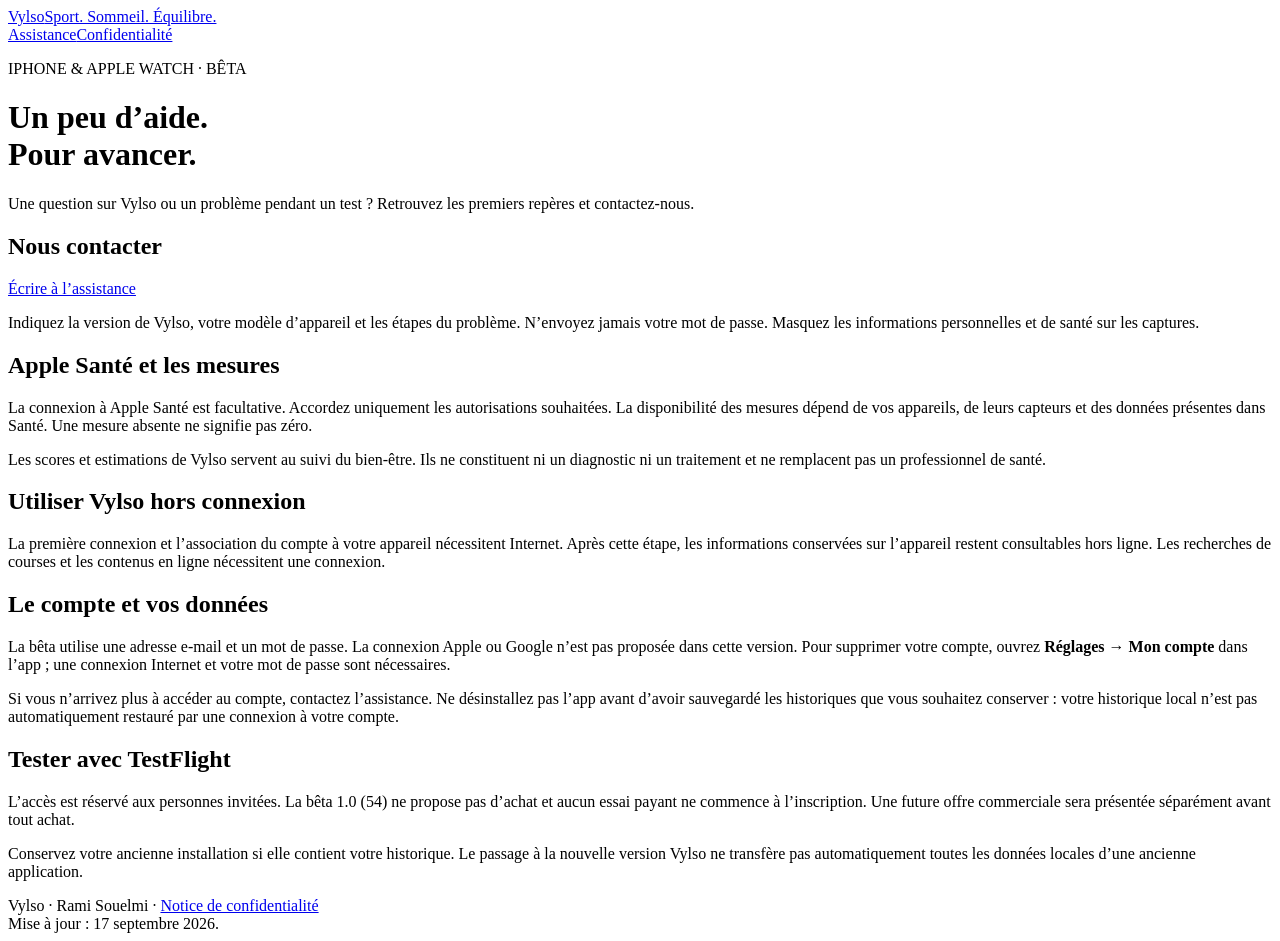
==== index.html @ 759a11eb "Add Vylso beta support website" ====
<!doctype html>
<html lang="fr"><head><meta charset="utf-8"><meta name="viewport" content="width=device-width,initial-scale=1"><meta name="description" content="Assistance Vylso : sport, sommeil et bien-être sur iPhone et Apple Watch."><title>Vylso — Assistance</title><link rel="stylesheet" href="style.css"></head>
<body><header><a class="brand" href="./">Vylso<span>Sport. Sommeil. Équilibre.</span></a><nav aria-label="Navigation"><a href="./">Assistance</a><a href="privacy.html">Confidentialité</a></nav></header>
<main><p class="eyebrow">IPHONE &amp; APPLE WATCH · BÊTA</p><h1>Un peu d’aide.<br>Pour avancer.</h1><p class="lead">Une question sur Vylso ou un problème pendant un test ? Retrouvez les premiers repères et contactez-nous.</p>
<section><h2>Nous contacter</h2><p><a class="action" href="mailto:ramiswelmi@gmail.com?subject=Assistance%20Vylso">Écrire à l’assistance</a></p><p>Indiquez la version de Vylso, votre modèle d’appareil et les étapes du problème. N’envoyez jamais votre mot de passe. Masquez les informations personnelles et de santé sur les captures.</p></section>
<section><h2>Apple Santé et les mesures</h2><p>La connexion à Apple Santé est facultative. Accordez uniquement les autorisations souhaitées. La disponibilité des mesures dépend de vos appareils, de leurs capteurs et des données présentes dans Santé. Une mesure absente ne signifie pas zéro.</p><p>Les scores et estimations de Vylso servent au suivi du bien-être. Ils ne constituent ni un diagnostic ni un traitement et ne remplacent pas un professionnel de santé.</p></section>
<section><h2>Utiliser Vylso hors connexion</h2><p>La première connexion et l’association du compte à votre appareil nécessitent Internet. Après cette étape, les informations conservées sur l’appareil restent consultables hors ligne. Les recherches de courses et les contenus en ligne nécessitent une connexion.</p></section>
<section><h2>Le compte et vos données</h2><p>La bêta utilise une adresse e-mail et un mot de passe. La connexion Apple ou Google n’est pas proposée dans cette version. Pour supprimer votre compte, ouvrez <strong>Réglages → Mon compte</strong> dans l’app ; une connexion Internet et votre mot de passe sont nécessaires.</p><p>Si vous n’arrivez plus à accéder au compte, contactez l’assistance. Ne désinstallez pas l’app avant d’avoir sauvegardé les historiques que vous souhaitez conserver : votre historique local n’est pas automatiquement restauré par une connexion à votre compte.</p></section>
<section><h2>Tester avec TestFlight</h2><p>L’accès est réservé aux personnes invitées. La bêta 1.0 (54) ne propose pas d’achat et aucun essai payant ne commence à l’inscription. Une future offre commerciale sera présentée séparément avant tout achat.</p><p>Conservez votre ancienne installation si elle contient votre historique. Le passage à la nouvelle version Vylso ne transfère pas automatiquement toutes les données locales d’une ancienne application.</p></section>
<footer>Vylso · Rami Souelmi · <a href="privacy.html">Notice de confidentialité</a><br>Mise à jour : 17 septembre 2026.</footer></main></body></html>
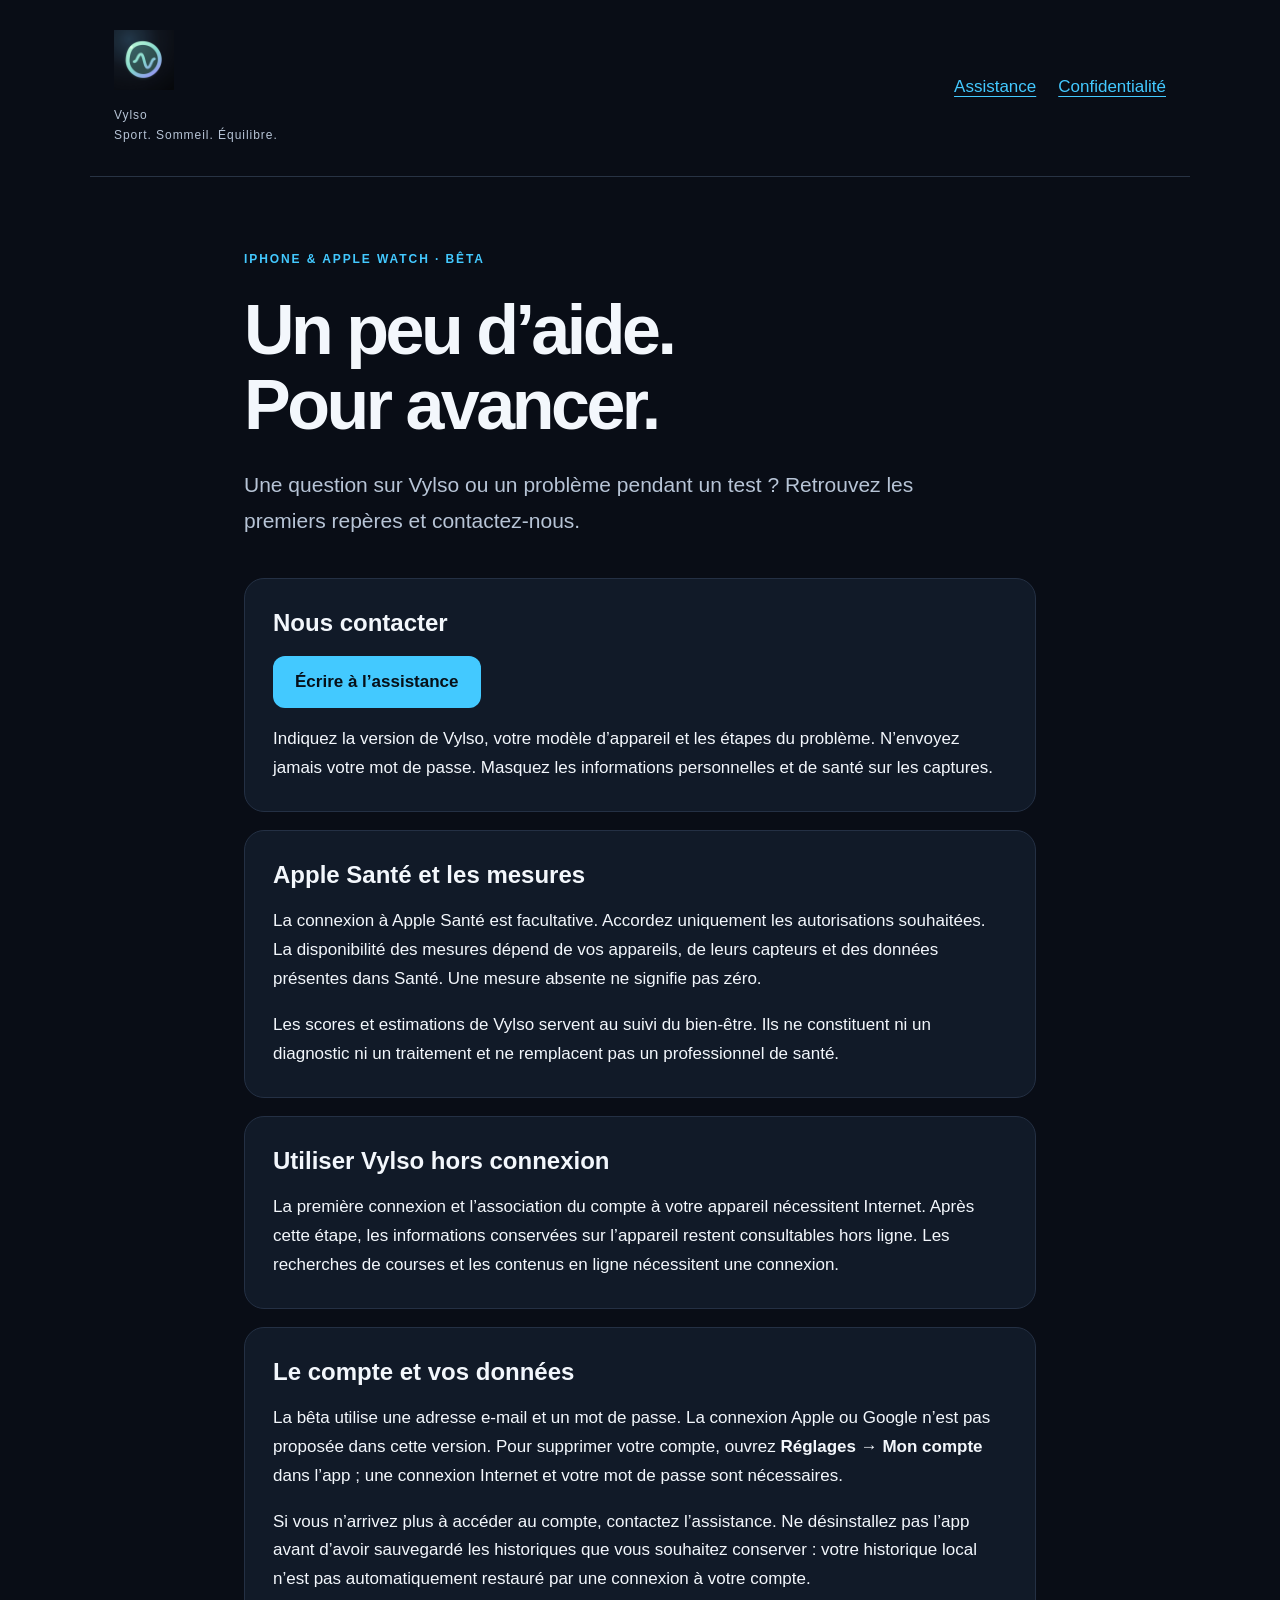
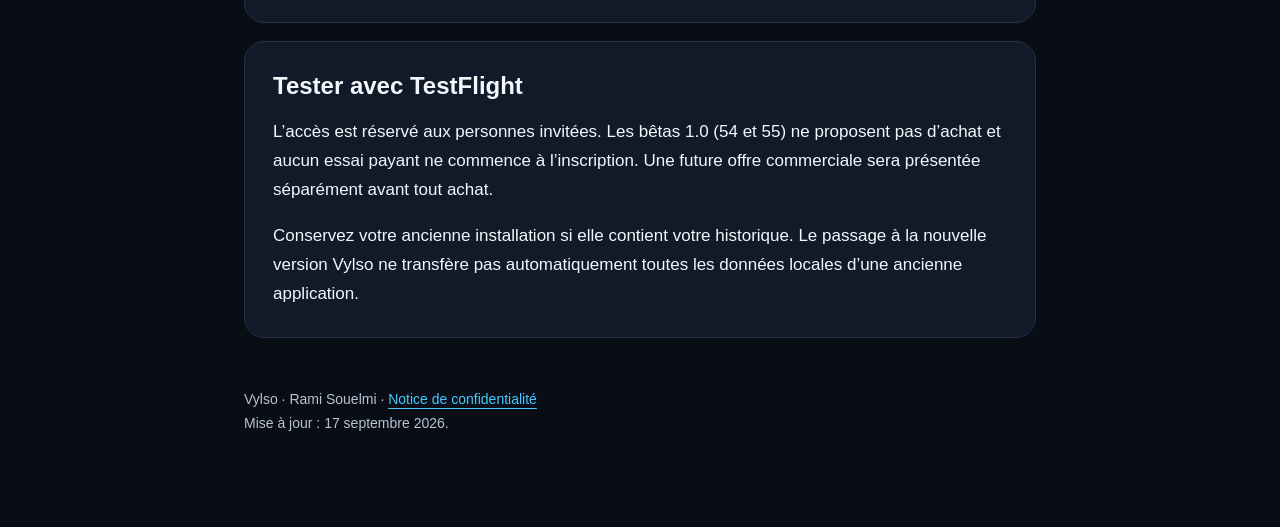
==== commit 81c37467: "Add Vylso app logo and favicon; update beta information" ====
--- a/index.html
+++ b/index.html
@@ -1,10 +1,10 @@
 <!doctype html>
-<html lang="fr"><head><meta charset="utf-8"><meta name="viewport" content="width=device-width,initial-scale=1"><meta name="description" content="Assistance Vylso : sport, sommeil et bien-être sur iPhone et Apple Watch."><title>Vylso — Assistance</title><link rel="stylesheet" href="style.css"></head>
-<body><header><a class="brand" href="./">Vylso<span>Sport. Sommeil. Équilibre.</span></a><nav aria-label="Navigation"><a href="./">Assistance</a><a href="privacy.html">Confidentialité</a></nav></header>
+<html lang="fr"><head><meta charset="utf-8"><meta name="viewport" content="width=device-width,initial-scale=1"><meta name="description" content="Assistance Vylso : sport, sommeil et bien-être sur iPhone et Apple Watch."><title>Vylso — Assistance</title><link rel="stylesheet" href="style.css?v=2"><link rel="icon" type="image/png" href="vylso-logo.png"><link rel="apple-touch-icon" href="vylso-logo.png"><meta property="og:image" content="https://r4misw.github.io/vylso-support/vylso-logo.png"></head>
+<body><header><a class="brand" href="./"><img class="brand-icon" src="vylso-logo.png" width="60" height="60" alt=""><span class="wordmark">Vylso<span>Sport. Sommeil. Équilibre.</span></span></a><nav aria-label="Navigation"><a href="./">Assistance</a><a href="privacy.html">Confidentialité</a></nav></header>
 <main><p class="eyebrow">IPHONE &amp; APPLE WATCH · BÊTA</p><h1>Un peu d’aide.<br>Pour avancer.</h1><p class="lead">Une question sur Vylso ou un problème pendant un test ? Retrouvez les premiers repères et contactez-nous.</p>
 <section><h2>Nous contacter</h2><p><a class="action" href="mailto:ramiswelmi@gmail.com?subject=Assistance%20Vylso">Écrire à l’assistance</a></p><p>Indiquez la version de Vylso, votre modèle d’appareil et les étapes du problème. N’envoyez jamais votre mot de passe. Masquez les informations personnelles et de santé sur les captures.</p></section>
 <section><h2>Apple Santé et les mesures</h2><p>La connexion à Apple Santé est facultative. Accordez uniquement les autorisations souhaitées. La disponibilité des mesures dépend de vos appareils, de leurs capteurs et des données présentes dans Santé. Une mesure absente ne signifie pas zéro.</p><p>Les scores et estimations de Vylso servent au suivi du bien-être. Ils ne constituent ni un diagnostic ni un traitement et ne remplacent pas un professionnel de santé.</p></section>
 <section><h2>Utiliser Vylso hors connexion</h2><p>La première connexion et l’association du compte à votre appareil nécessitent Internet. Après cette étape, les informations conservées sur l’appareil restent consultables hors ligne. Les recherches de courses et les contenus en ligne nécessitent une connexion.</p></section>
 <section><h2>Le compte et vos données</h2><p>La bêta utilise une adresse e-mail et un mot de passe. La connexion Apple ou Google n’est pas proposée dans cette version. Pour supprimer votre compte, ouvrez <strong>Réglages → Mon compte</strong> dans l’app ; une connexion Internet et votre mot de passe sont nécessaires.</p><p>Si vous n’arrivez plus à accéder au compte, contactez l’assistance. Ne désinstallez pas l’app avant d’avoir sauvegardé les historiques que vous souhaitez conserver : votre historique local n’est pas automatiquement restauré par une connexion à votre compte.</p></section>
-<section><h2>Tester avec TestFlight</h2><p>L’accès est réservé aux personnes invitées. La bêta 1.0 (54) ne propose pas d’achat et aucun essai payant ne commence à l’inscription. Une future offre commerciale sera présentée séparément avant tout achat.</p><p>Conservez votre ancienne installation si elle contient votre historique. Le passage à la nouvelle version Vylso ne transfère pas automatiquement toutes les données locales d’une ancienne application.</p></section>
+<section><h2>Tester avec TestFlight</h2><p>L’accès est réservé aux personnes invitées. Les bêtas 1.0 (54 et 55) ne proposent pas d’achat et aucun essai payant ne commence à l’inscription. Une future offre commerciale sera présentée séparément avant tout achat.</p><p>Conservez votre ancienne installation si elle contient votre historique. Le passage à la nouvelle version Vylso ne transfère pas automatiquement toutes les données locales d’une ancienne application.</p></section>
 <footer>Vylso · Rami Souelmi · <a href="privacy.html">Notice de confidentialité</a><br>Mise à jour : 17 septembre 2026.</footer></main></body></html>
--- a/style.css
+++ b/style.css
@@ -0,0 +1 @@
+:root{color-scheme:dark;--bg:#090d16;--panel:#111a28;--fg:#f3f7fc;--muted:#b7c4d6;--accent:#43c9ff}*{box-sizing:border-box}body{margin:0;background:var(--bg);color:var(--fg);font:17px/1.7 -apple-system,BlinkMacSystemFont,"Segoe UI",sans-serif}header{max-width:1100px;margin:auto;padding:30px 24px;display:flex;gap:28px;align-items:center;justify-content:space-between;border-bottom:1px solid #283344}.brand{font-size:30px;font-weight:800;text-decoration:none;color:var(--fg);letter-spacing:-1px}.brand span{display:block;font-size:12px;letter-spacing:.08em;font-weight:400;color:var(--muted)}nav{display:flex;gap:22px;flex-wrap:wrap}a{color:var(--accent);text-underline-offset:4px}a:focus-visible{outline:3px solid var(--accent);outline-offset:5px}main{max-width:840px;margin:auto;padding:60px 24px}.eyebrow{font-size:12px;letter-spacing:.16em;color:var(--accent);font-weight:700}h1{font-size:clamp(40px,7vw,70px);line-height:1.07;letter-spacing:-.05em;margin:24px 0}h2{font-size:24px;line-height:1.3;margin:0 0 16px}.lead{font-size:21px;color:var(--muted);max-width:680px;margin-bottom:40px}section{padding:28px;margin:18px 0;background:var(--panel);border:1px solid #243044;border-radius:20px}section p:last-child{margin-bottom:0}.action{display:inline-block;padding:12px 22px;border-radius:12px;background:var(--accent);color:#061019;text-decoration:none;font-weight:700}footer{padding:32px 0;font-size:14px;color:var(--muted)}@media(max-width:520px){header{align-items:flex-start;flex-direction:column;padding:20px}main{padding:36px 18px}section{padding:22px}h2{font-size:22px}}
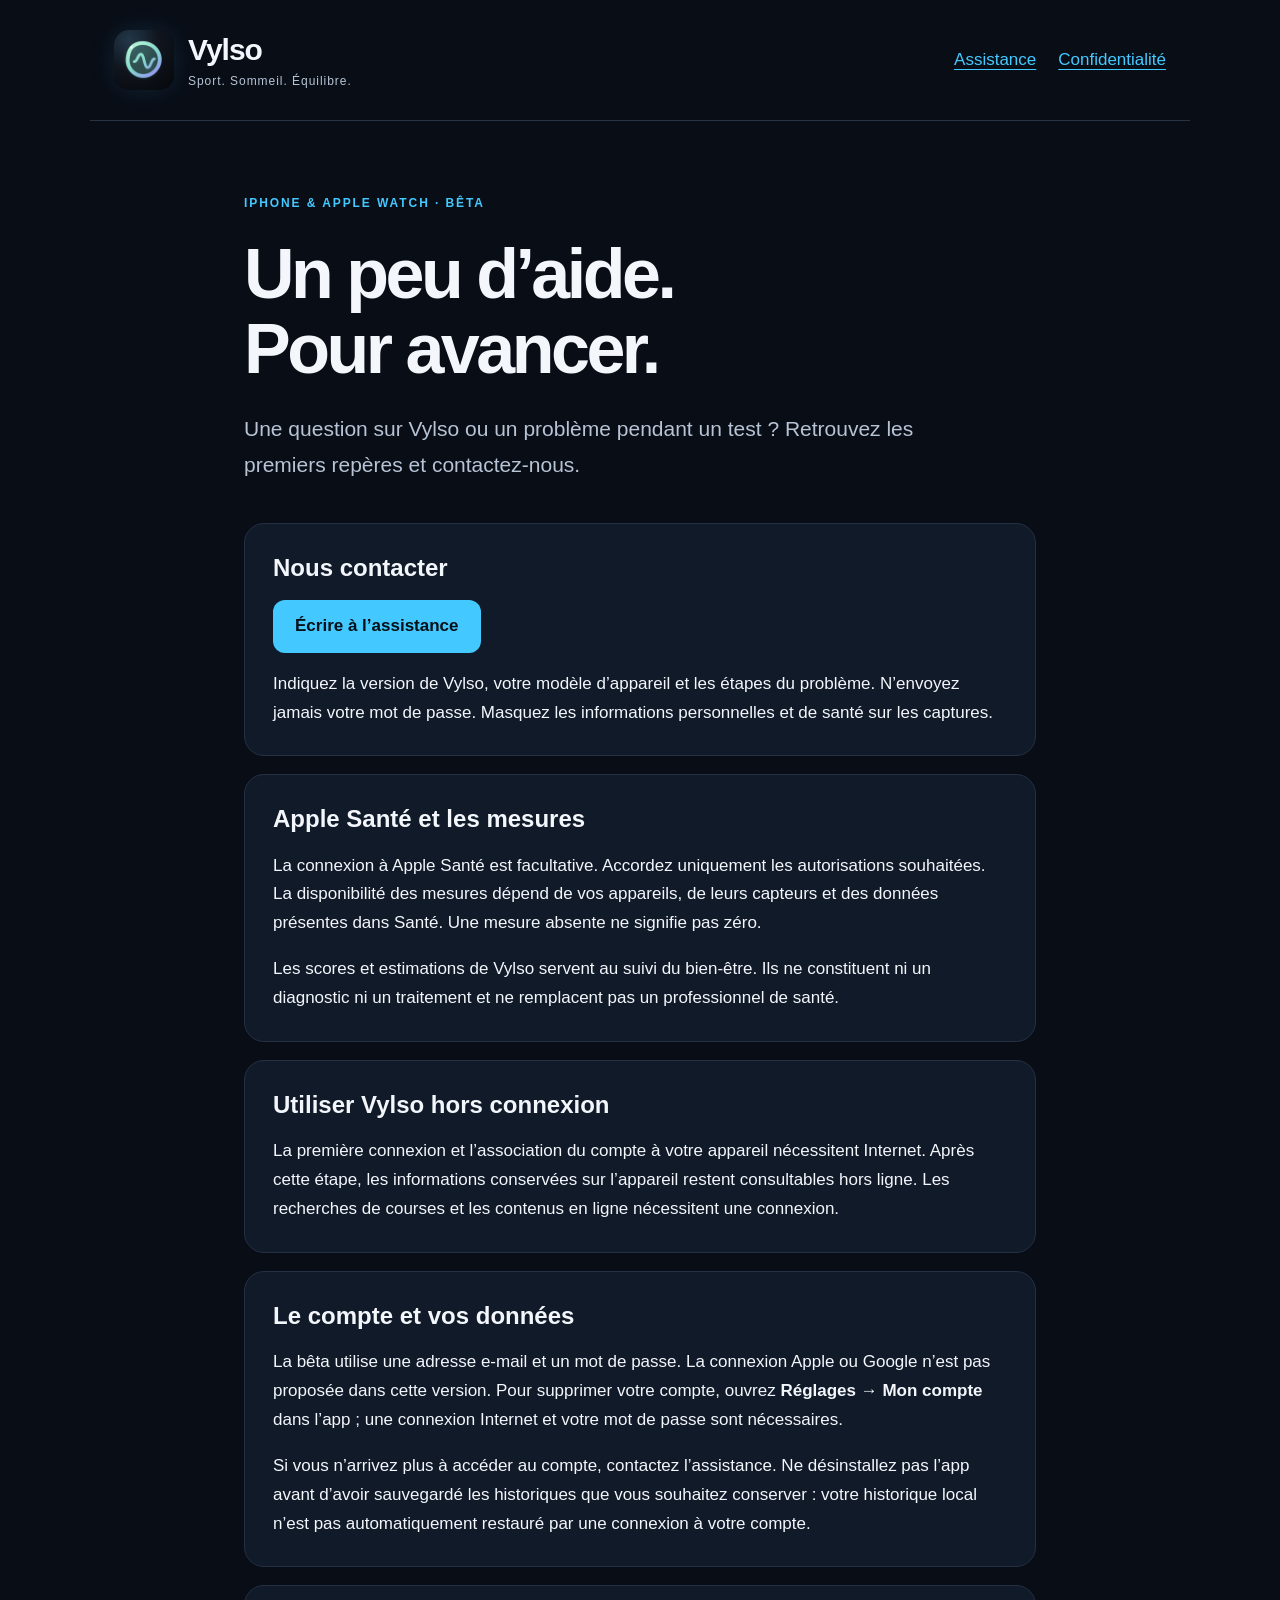
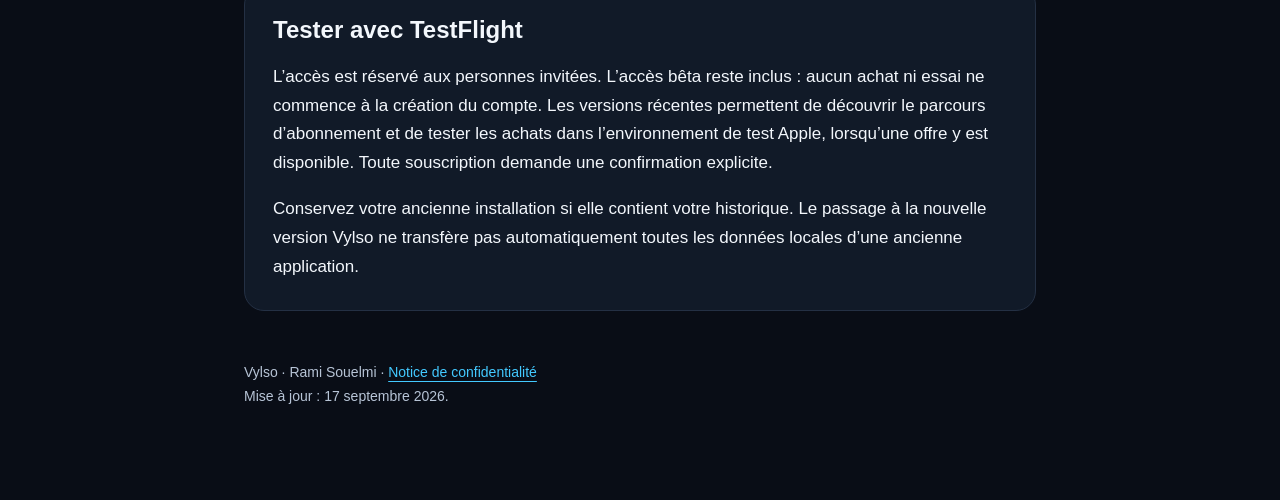
==== commit 3fffd8ed: "Clarify TestFlight subscription testing and beta access" ====
--- a/index.html
+++ b/index.html
@@ -6,5 +6,5 @@
 <section><h2>Apple Santé et les mesures</h2><p>La connexion à Apple Santé est facultative. Accordez uniquement les autorisations souhaitées. La disponibilité des mesures dépend de vos appareils, de leurs capteurs et des données présentes dans Santé. Une mesure absente ne signifie pas zéro.</p><p>Les scores et estimations de Vylso servent au suivi du bien-être. Ils ne constituent ni un diagnostic ni un traitement et ne remplacent pas un professionnel de santé.</p></section>
 <section><h2>Utiliser Vylso hors connexion</h2><p>La première connexion et l’association du compte à votre appareil nécessitent Internet. Après cette étape, les informations conservées sur l’appareil restent consultables hors ligne. Les recherches de courses et les contenus en ligne nécessitent une connexion.</p></section>
 <section><h2>Le compte et vos données</h2><p>La bêta utilise une adresse e-mail et un mot de passe. La connexion Apple ou Google n’est pas proposée dans cette version. Pour supprimer votre compte, ouvrez <strong>Réglages → Mon compte</strong> dans l’app ; une connexion Internet et votre mot de passe sont nécessaires.</p><p>Si vous n’arrivez plus à accéder au compte, contactez l’assistance. Ne désinstallez pas l’app avant d’avoir sauvegardé les historiques que vous souhaitez conserver : votre historique local n’est pas automatiquement restauré par une connexion à votre compte.</p></section>
-<section><h2>Tester avec TestFlight</h2><p>L’accès est réservé aux personnes invitées. Les bêtas 1.0 (54 et 55) ne proposent pas d’achat et aucun essai payant ne commence à l’inscription. Une future offre commerciale sera présentée séparément avant tout achat.</p><p>Conservez votre ancienne installation si elle contient votre historique. Le passage à la nouvelle version Vylso ne transfère pas automatiquement toutes les données locales d’une ancienne application.</p></section>
+<section><h2>Tester avec TestFlight</h2><p>L’accès est réservé aux personnes invitées. L’accès bêta reste inclus : aucun achat ni essai ne commence à la création du compte. Les versions récentes permettent de découvrir le parcours d’abonnement et de tester les achats dans l’environnement de test Apple, lorsqu’une offre y est disponible. Toute souscription demande une confirmation explicite.</p><p>Conservez votre ancienne installation si elle contient votre historique. Le passage à la nouvelle version Vylso ne transfère pas automatiquement toutes les données locales d’une ancienne application.</p></section>
 <footer>Vylso · Rami Souelmi · <a href="privacy.html">Notice de confidentialité</a><br>Mise à jour : 17 septembre 2026.</footer></main></body></html>
--- a/style.css
+++ b/style.css
@@ -1 +1,5 @@
 :root{color-scheme:dark;--bg:#090d16;--panel:#111a28;--fg:#f3f7fc;--muted:#b7c4d6;--accent:#43c9ff}*{box-sizing:border-box}body{margin:0;background:var(--bg);color:var(--fg);font:17px/1.7 -apple-system,BlinkMacSystemFont,"Segoe UI",sans-serif}header{max-width:1100px;margin:auto;padding:30px 24px;display:flex;gap:28px;align-items:center;justify-content:space-between;border-bottom:1px solid #283344}.brand{font-size:30px;font-weight:800;text-decoration:none;color:var(--fg);letter-spacing:-1px}.brand span{display:block;font-size:12px;letter-spacing:.08em;font-weight:400;color:var(--muted)}nav{display:flex;gap:22px;flex-wrap:wrap}a{color:var(--accent);text-underline-offset:4px}a:focus-visible{outline:3px solid var(--accent);outline-offset:5px}main{max-width:840px;margin:auto;padding:60px 24px}.eyebrow{font-size:12px;letter-spacing:.16em;color:var(--accent);font-weight:700}h1{font-size:clamp(40px,7vw,70px);line-height:1.07;letter-spacing:-.05em;margin:24px 0}h2{font-size:24px;line-height:1.3;margin:0 0 16px}.lead{font-size:21px;color:var(--muted);max-width:680px;margin-bottom:40px}section{padding:28px;margin:18px 0;background:var(--panel);border:1px solid #243044;border-radius:20px}section p:last-child{margin-bottom:0}.action{display:inline-block;padding:12px 22px;border-radius:12px;background:var(--accent);color:#061019;text-decoration:none;font-weight:700}footer{padding:32px 0;font-size:14px;color:var(--muted)}@media(max-width:520px){header{align-items:flex-start;flex-direction:column;padding:20px}main{padding:36px 18px}section{padding:22px}h2{font-size:22px}}
+.brand{display:flex;align-items:center;gap:14px}
+.brand .brand-icon{width:60px;height:60px;border-radius:15px;object-fit:cover;flex-shrink:0;box-shadow:0 0 24px #43c9ff20}
+.brand .wordmark{font-size:30px;font-weight:800;letter-spacing:-1px;color:var(--fg);line-height:1.25}
+.brand .wordmark>span{margin-top:5px}
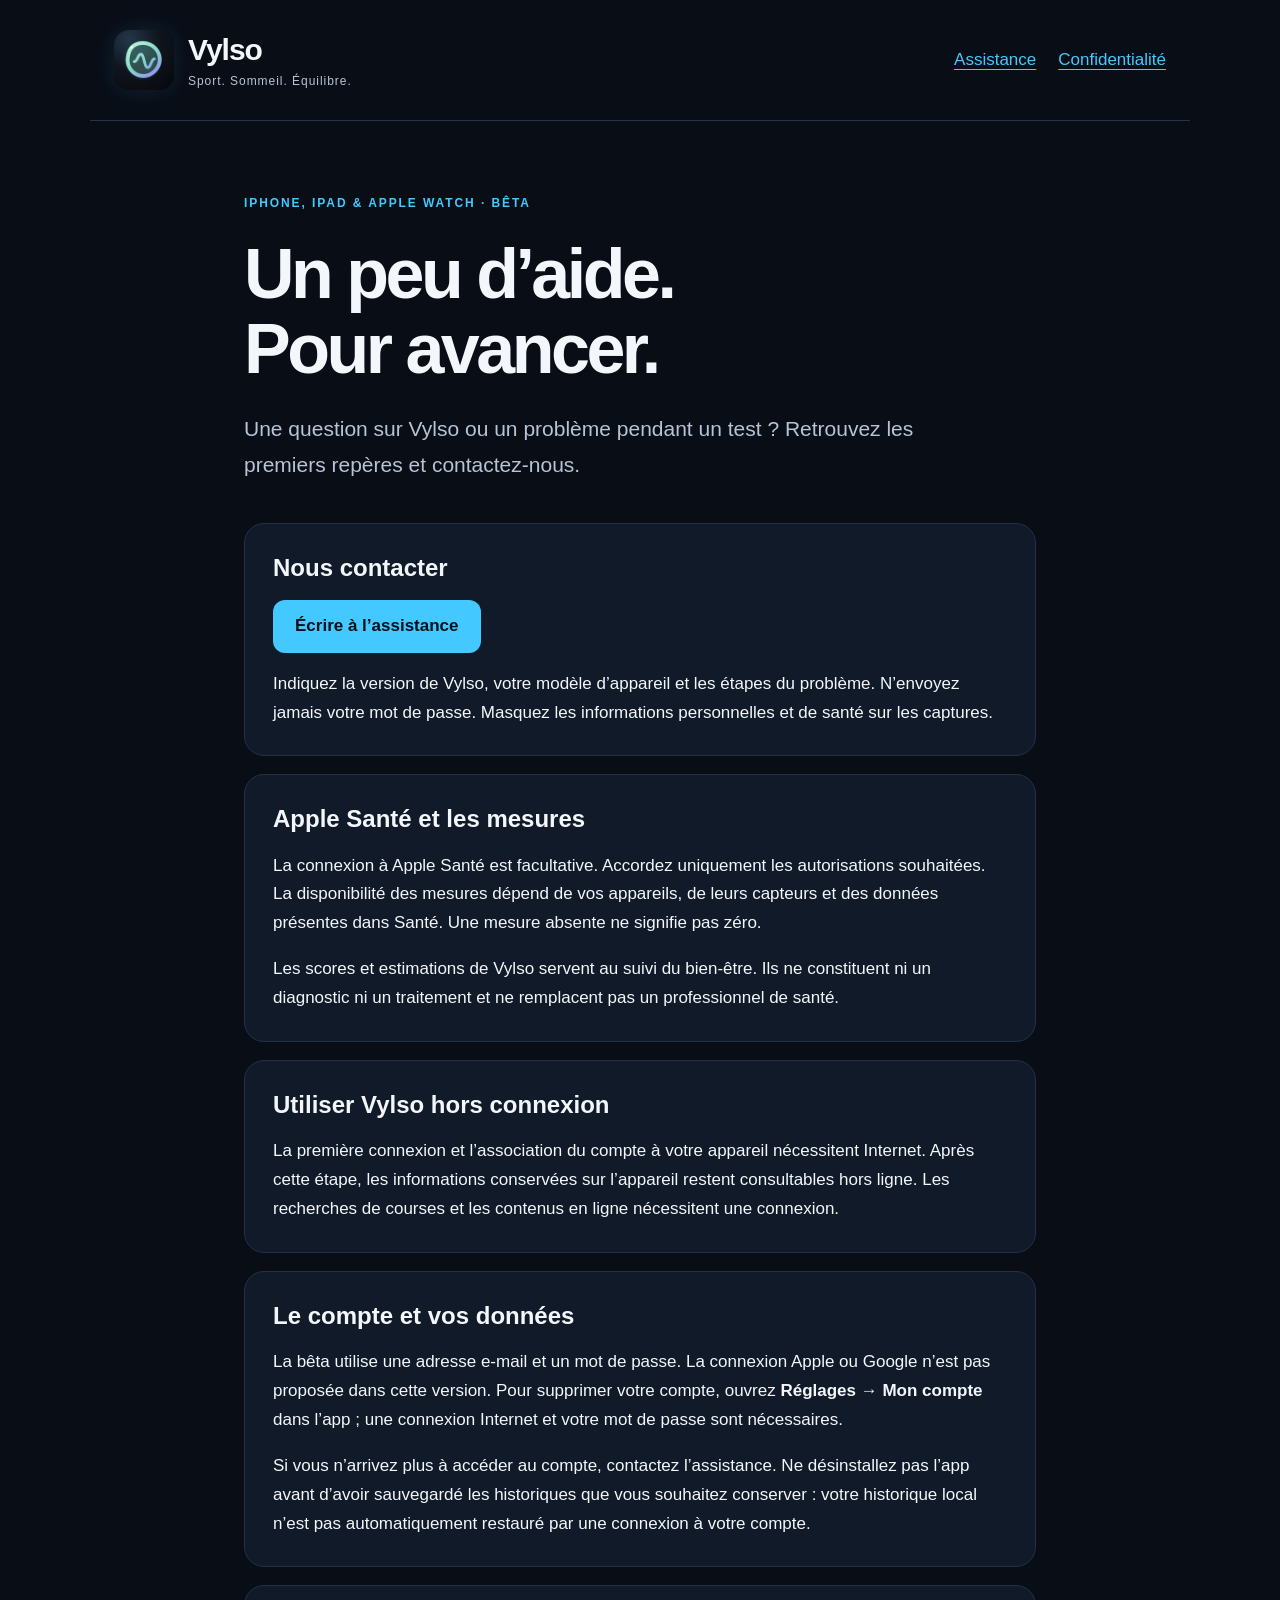
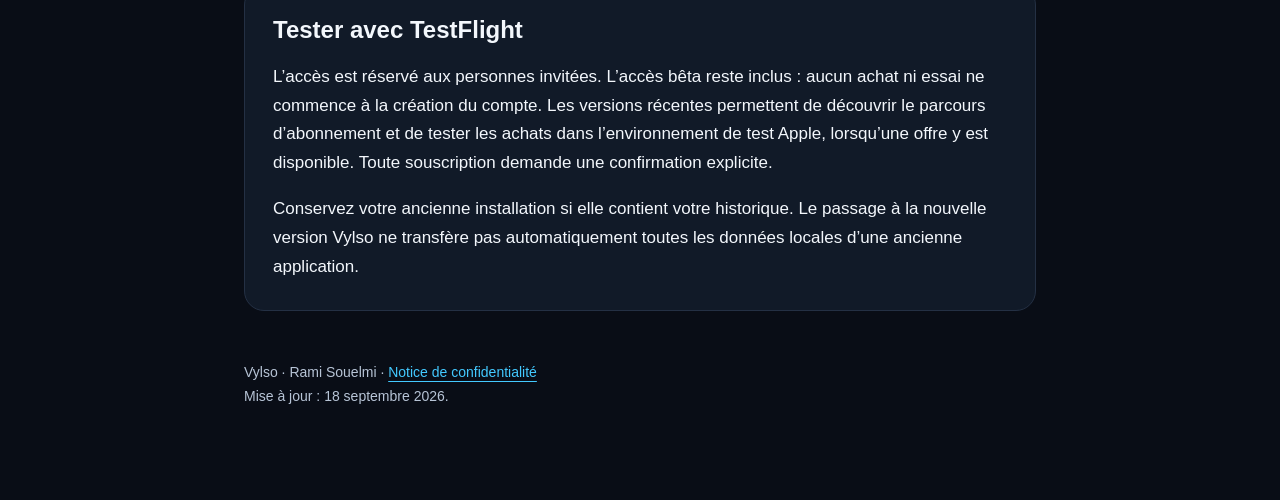
==== commit d4cf0631: "Mention native iPad support in beta assistance" ====
--- a/index.html
+++ b/index.html
@@ -1,10 +1,10 @@
 <!doctype html>
-<html lang="fr"><head><meta charset="utf-8"><meta name="viewport" content="width=device-width,initial-scale=1"><meta name="description" content="Assistance Vylso : sport, sommeil et bien-être sur iPhone et Apple Watch."><title>Vylso — Assistance</title><link rel="stylesheet" href="style.css?v=2"><link rel="icon" type="image/png" href="vylso-logo.png"><link rel="apple-touch-icon" href="vylso-logo.png"><meta property="og:image" content="https://r4misw.github.io/vylso-support/vylso-logo.png"></head>
+<html lang="fr"><head><meta charset="utf-8"><meta name="viewport" content="width=device-width,initial-scale=1"><meta name="description" content="Assistance Vylso : sport, sommeil et bien-être sur iPhone, iPad et Apple Watch."><title>Vylso — Assistance</title><link rel="stylesheet" href="style.css?v=2"><link rel="icon" type="image/png" href="vylso-logo.png"><link rel="apple-touch-icon" href="vylso-logo.png"><meta property="og:image" content="https://r4misw.github.io/vylso-support/vylso-logo.png"></head>
 <body><header><a class="brand" href="./"><img class="brand-icon" src="vylso-logo.png" width="60" height="60" alt=""><span class="wordmark">Vylso<span>Sport. Sommeil. Équilibre.</span></span></a><nav aria-label="Navigation"><a href="./">Assistance</a><a href="privacy.html">Confidentialité</a></nav></header>
-<main><p class="eyebrow">IPHONE &amp; APPLE WATCH · BÊTA</p><h1>Un peu d’aide.<br>Pour avancer.</h1><p class="lead">Une question sur Vylso ou un problème pendant un test ? Retrouvez les premiers repères et contactez-nous.</p>
+<main><p class="eyebrow">IPHONE, IPAD &amp; APPLE WATCH · BÊTA</p><h1>Un peu d’aide.<br>Pour avancer.</h1><p class="lead">Une question sur Vylso ou un problème pendant un test ? Retrouvez les premiers repères et contactez-nous.</p>
 <section><h2>Nous contacter</h2><p><a class="action" href="mailto:ramiswelmi@gmail.com?subject=Assistance%20Vylso">Écrire à l’assistance</a></p><p>Indiquez la version de Vylso, votre modèle d’appareil et les étapes du problème. N’envoyez jamais votre mot de passe. Masquez les informations personnelles et de santé sur les captures.</p></section>
 <section><h2>Apple Santé et les mesures</h2><p>La connexion à Apple Santé est facultative. Accordez uniquement les autorisations souhaitées. La disponibilité des mesures dépend de vos appareils, de leurs capteurs et des données présentes dans Santé. Une mesure absente ne signifie pas zéro.</p><p>Les scores et estimations de Vylso servent au suivi du bien-être. Ils ne constituent ni un diagnostic ni un traitement et ne remplacent pas un professionnel de santé.</p></section>
 <section><h2>Utiliser Vylso hors connexion</h2><p>La première connexion et l’association du compte à votre appareil nécessitent Internet. Après cette étape, les informations conservées sur l’appareil restent consultables hors ligne. Les recherches de courses et les contenus en ligne nécessitent une connexion.</p></section>
 <section><h2>Le compte et vos données</h2><p>La bêta utilise une adresse e-mail et un mot de passe. La connexion Apple ou Google n’est pas proposée dans cette version. Pour supprimer votre compte, ouvrez <strong>Réglages → Mon compte</strong> dans l’app ; une connexion Internet et votre mot de passe sont nécessaires.</p><p>Si vous n’arrivez plus à accéder au compte, contactez l’assistance. Ne désinstallez pas l’app avant d’avoir sauvegardé les historiques que vous souhaitez conserver : votre historique local n’est pas automatiquement restauré par une connexion à votre compte.</p></section>
 <section><h2>Tester avec TestFlight</h2><p>L’accès est réservé aux personnes invitées. L’accès bêta reste inclus : aucun achat ni essai ne commence à la création du compte. Les versions récentes permettent de découvrir le parcours d’abonnement et de tester les achats dans l’environnement de test Apple, lorsqu’une offre y est disponible. Toute souscription demande une confirmation explicite.</p><p>Conservez votre ancienne installation si elle contient votre historique. Le passage à la nouvelle version Vylso ne transfère pas automatiquement toutes les données locales d’une ancienne application.</p></section>
-<footer>Vylso · Rami Souelmi · <a href="privacy.html">Notice de confidentialité</a><br>Mise à jour : 17 septembre 2026.</footer></main></body></html>
+<footer>Vylso · Rami Souelmi · <a href="privacy.html">Notice de confidentialité</a><br>Mise à jour : 18 septembre 2026.</footer></main></body></html>
